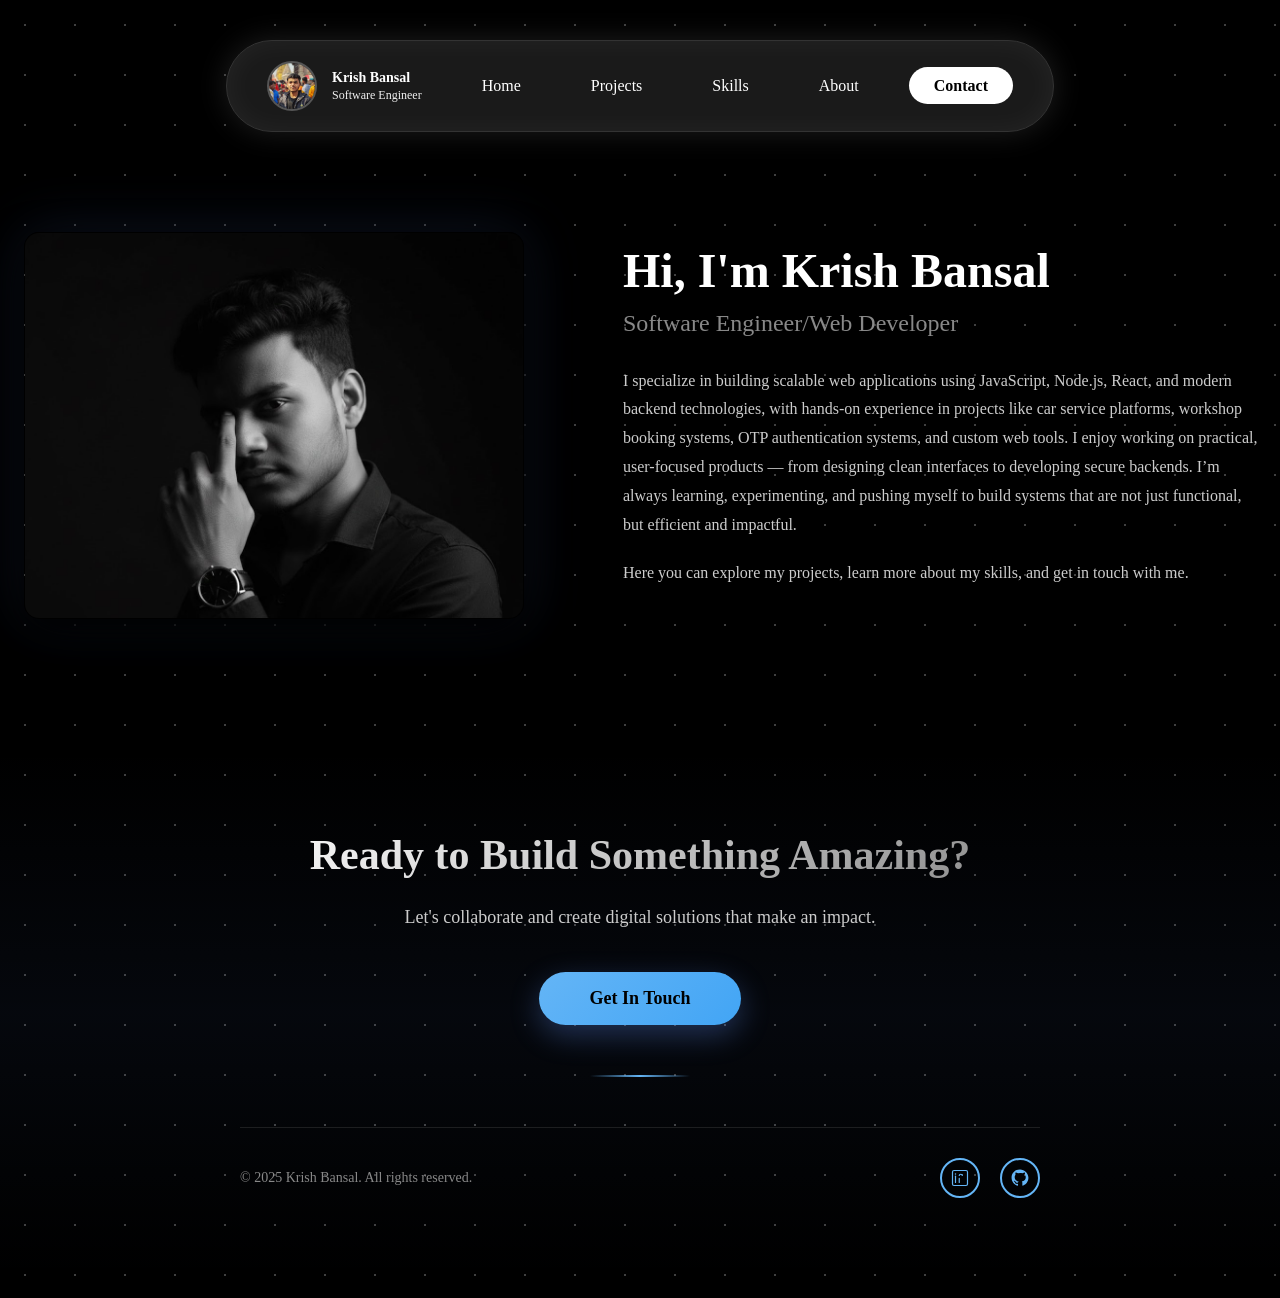
==== Index.html @ 5f6f62ce "finalcode" ====
<!DOCTYPE html>
<html lang="en">
<head>
    <meta charset="UTF-8">
    <meta name="viewport" content="width=device-width, initial-scale=1.0">
    <title>Home Page</title>
    <link rel="stylesheet" href="style.css">
</head>
<body>
    <nav class="navbar">
        <div class="profile-section">
            <img src="assest/IMG_20250817_150931.jpg" alt="Profile Picture" class="profile-avatar">
            <div class="profile-info">
                <h3 class="profile-name">Krish Bansal</h3>
                <p class="profile-title">Software Engineer</p>
            </div>
        </div>
        <button class="nav-toggle" aria-controls="primary-navigation" aria-expanded="false" aria-label="Toggle navigation">
            <span class="hamburger" aria-hidden="true"></span>
        </button>
        <ul class="nav-menu" id="primary-navigation">
            <li><a href="#home" class="nav-link">Home</a></li>
            <li><a href="project.html" class="nav-link">Projects</a></li>
            <li><a href="skill.html" class="nav-link">Skills</a></li>
            <li><a href="about.html" class="nav-link">About</a></li>
            <li><a href="contact.html" class="nav-link contact-btn">Contact</a></li>
        </ul>
    </nav>
    <section class="hero" id="home">
        <div class="hero-left">
            <img src="assest/homepicture.png" alt="Home Picture" class="hero-image">
        </div>
        <div class="hero-right">
            <h1 class="hero-title">Hi, I'm Krish Bansal</h1>
            <p class="hero-subtitle">Software Engineer/Web Developer</p>
            <p class="hero-text">
                I specialize in building scalable web applications using JavaScript, Node.js, React, and modern backend technologies, with hands-on experience in projects like car service platforms, workshop booking systems, OTP authentication systems, and custom web tools.
                I enjoy working on practical, user-focused products — from designing clean interfaces to developing secure backends. I’m always learning, experimenting, and pushing myself to build systems that are not just functional, but efficient and impactful.
            <p class="hero-text">
                Here you can explore my projects, learn more about my skills, and get in touch with me.
            </p>
        </div>
    </section>
    <section class="footer-section">
        <div class="footer-content">
            <h2 class="footer-title">Ready to Build Something Amazing?</h2>
            <p class="footer-text">Let's collaborate and create digital solutions that make an impact.</p>
            <a href="https://wa.me/918869065502" target="_blank" class="cta-button">Get In Touch</a>
        </div>
        <div class="footer-divider"></div>
        <div class="footer-bottom">
            <p class="footer-credit">&copy; 2025 Krish Bansal. All rights reserved.</p>
            <div class="social-links">
                <a class="social-icon" href="https://www.linkedin.com/in/krish-bansal-404711309/" target="_blank" rel="noopener noreferrer" aria-label="LinkedIn">
                    <svg width="18" height="18" viewBox="0 0 24 24" fill="none" aria-hidden="true" xmlns="http://www.w3.org/2000/svg">
                        <rect x="2" y="2" width="20" height="20" rx="2" stroke="currentColor" stroke-width="1.6" fill="none"></rect>
                        <path d="M6 9.5V18" stroke="currentColor" stroke-width="1.6" stroke-linecap="round"/>
                        <circle cx="6" cy="6.5" r="1" fill="currentColor" />
                        <path d="M11 12.5v5.5M11 8.5c0 0 0-1.5 2-1.5s2 1.5 2 1.5v-.9" stroke="currentColor" stroke-width="1.6" stroke-linecap="round" stroke-linejoin="round"/>
                    </svg>
                </a>
                <a class="social-icon" href="https://github.com/KrishBansalgit" target="_blank" rel="noopener noreferrer" aria-label="GitHub">
                    <svg width="18" height="18" viewBox="0 0 24 24" fill="currentColor" aria-hidden="true" xmlns="http://www.w3.org/2000/svg">
                        <path d="M12 .5C5.73.5.75 5.48.75 11.75c0 4.94 3.29 9.12 7.86 10.59.58.11.79-.25.79-.56 0-.28-.01-1.02-.02-2-3.2.69-3.88-1.54-3.88-1.54-.53-1.35-1.29-1.71-1.29-1.71-1.05-.72.08-.71.08-.71 1.16.08 1.77 1.2 1.77 1.2 1.03 1.76 2.7 1.25 3.36.96.1-.75.4-1.25.72-1.54-2.56-.29-5.26-1.28-5.26-5.69 0-1.26.45-2.29 1.19-3.1-.12-.29-.52-1.45.11-3.02 0 0 .97-.31 3.18 1.18a11.02 11.02 0 0 1 2.9-.39c.99 0 1.99.13 2.92.39 2.2-1.5 3.17-1.18 3.17-1.18.63 1.57.24 2.73.12 3.02.74.81 1.19 1.84 1.19 3.1 0 4.42-2.71 5.39-5.29 5.67.41.35.78 1.04.78 2.09 0 1.51-.01 2.73-.01 3.1 0 .31.21.68.8.56C19.96 20.87 23.25 16.69 23.25 11.75 23.25 5.48 18.27.5 12 .5z"/>
                    </svg>
                </a>
            </div>
        </div>
    </section>
    <script src="script.js"></script>
</body>
</html>
---- style.css ----
* {
    margin: 0;
    padding: 0;
    box-sizing: border-box;
}


/* Mobile-first small navigation + hamburger (overrides for small screens) */
.nav-toggle {
    display: none;
    background: transparent;
    border: 0;
    color: inherit;
    cursor: pointer;
    width: 44px;
    height: 44px;
    align-items: center;
    justify-content: center;
}
.nav-toggle .hamburger {
    width: 22px;
    height: 2px;
    background: #ffffff;
    display: block;
    position: relative;
    border-radius: 2px;
}
.nav-toggle .hamburger::before,
.nav-toggle .hamburger::after {
    content: '';
    position: absolute;
    left: 0;
    width: 22px;
    height: 2px;
    background: #ffffff;
    border-radius: 2px;
    transition: transform 0.22s ease, opacity 0.22s ease, top 0.22s ease;
}
.nav-toggle .hamburger::before { top: -6px; }
.nav-toggle .hamburger::after  { top: 6px; }

/* Small screens: hide menu by default and show toggle */
@media (max-width: 768px) {
    .nav-toggle { display: flex; }
    .nav-menu { display: none; flex-direction: column; gap: 12px; width: 100%; }
    .nav-menu .nav-link { padding: 10px 12px; }
    body.nav-open .nav-menu { display: flex; }

    /* hamburger active state */
    body.nav-open .nav-toggle .hamburger { transform: rotate(45deg); }
    body.nav-open .nav-toggle .hamburger::before { top: 0; transform: rotate(90deg); }
    body.nav-open .nav-toggle .hamburger::after  { opacity: 0; transform: translateX(-8px); }
}

/* Animations */
@keyframes slideDownFade {
    from {
        opacity: 0;
        transform: translateY(-20px);
    }
    to {
        opacity: 1;
        transform: translateY(0);
    }
}

@keyframes glowPulse {
    0% {
        text-shadow: 0 0 10px rgba(100, 150, 255, 0.5), 0 0 20px rgba(100, 150, 255, 0.3);
        transform: scale(1);
    }
    50% {
        text-shadow: 0 0 20px rgba(100, 150, 255, 0.8), 0 0 40px rgba(100, 150, 255, 0.5);
    }
    100% {
        text-shadow: 0 0 10px rgba(100, 150, 255, 0.5), 0 0 20px rgba(100, 150, 255, 0.3);
        transform: scale(1);
    }
}

@keyframes slideInLeft {
    from {
        opacity: 0;
        transform: translateX(-30px);
    }
    to {
        opacity: 1;
        transform: translateX(0);
    }
}

@keyframes fadeInUp {
    from {
        opacity: 0;
        transform: translateY(30px);
    }
    to {
        opacity: 1;
        transform: translateY(0);
    }
}

@keyframes float {
    0%, 100% {
        transform: translateY(0px);
    }
    50% {
        transform: translateY(-10px);
    }
}

@keyframes gradientShift {
    0% {
        background-position: 0% 50%;
    }
    50% {
        background-position: 100% 50%;
    }
    100% {
        background-position: 0% 50%;
    }
}

@keyframes headlineSlideIn {
    from {
        opacity: 0;
        transform: translateX(-50px);
    }
    to {
        opacity: 1;
        transform: translateX(0);
    }
}

@keyframes textShine {
    0% {
        background-position: -1000px 0;
    }
    100% {
        background-position: 1000px 0;
    }
}

body {
    background-color: #000000;
    background-image: 
        radial-gradient(circle, #404040 1px, transparent 1px);
    background-size: 50px 50px;
    background-position: 0 0, 25px 25px;
    min-height: 100vh;
    width: 100%;
    display: flex;
    flex-direction: column;
    align-items: center;
    padding: 20px 15px;
}

@media (min-width: 769px) {
    body {
        padding-top: 40px;
        padding-left: 0;
        padding-right: 0;
    }
}

.navbar {
    background-color: #1a1a1a;
    padding: 20px 40px;
    border-radius: 50px;
    box-shadow: 0 0 30px rgba(100, 100, 100, 0.3), inset 0 0 30px rgba(255, 255, 255, 0.05);
    border: 1px solid #333333;
    display: flex;
    justify-content: space-between;
    align-items: center;
    gap: 40px;
    width: fit-content;
    margin: 0 auto;
    animation: slideDownFade 0.8s ease-out;
}

.profile-section {
    display: flex;
    align-items: center;
    gap: 15px;
}

.profile-avatar {
    width: 50px;
    height: 50px;
    border-radius: 50%;
    border: 2px solid #555555;
    object-fit: cover;
    object-position: center;
}

.profile-info {
    display: flex;
    flex-direction: column;
    gap: 2px;
}

.profile-name {
    color: #ffffff;
    font-size: 14px;
    font-weight: 600;
    margin: 0;
}

.profile-title {
    color: #f1f1f1;
    font-size: 12px;
    margin: 0;
}

.nav-menu {
    list-style: none;
    display: flex;
    gap: 30px;
    align-items: center;
}

.nav-link {
    text-decoration: none;
    color: #ffffff;
    font-size: 16px;
    font-weight: 500;
    transition: all 0.3s ease;
    padding: 10px 20px;
}

.nav-link:hover {
    color: #cccccc;
}

.contact-btn {
    background-color: #ffffff;
    color: #000000;
    border-radius: 25px;
    padding: 10px 25px;
    font-weight: 600;
    transition: all 0.3s ease;
}

.contact-btn:hover {
    background-color: #f0f0f0;
    transform: scale(1.05);
}

/* Hero Section */
.hero {
    width: 100%;
    max-width: 1400px;
    margin: 50px auto 0;
    padding: 40px 20px;
    display: flex;
    gap: 50px;
    align-items: center;
    justify-content: center;
}

.hero-left {
    flex: 0 0 45%;
    display: flex;
    justify-content: center;
    align-items: center;
}

.hero-image {
    width: 100%;
    max-width: 500px;
    height: auto;
    border-radius: 15px;
    object-fit: cover;
    box-shadow: 0 15px 40px rgb(0, 0, 0), 0 0 60px rgba(100, 150, 255, 0.15);
    border: 1px solid rgba(0, 0, 0, 0.1);
    transition: transform 0.3s ease;
}

.hero-image:hover {
    transform: scale(1.02);
}

.hero-right {
    flex: 0 0 55%;
    padding: 20px;
}

.hero-title {
    font-size: 48px;
    font-weight: 700;
    color: #ffffff;
    margin-bottom: 10px;
    line-height: 1.2;
    animation: slideInLeft 0.9s ease-out, textShine 4s ease-in-out infinite;
}

.hero-subtitle {
    font-size: 24px;
    color: #888888;
    margin-bottom: 30px;
    font-weight: 500;
}

.hero-text {
    font-size: 16px;
    color: #cccccc;
    line-height: 1.8;
    margin-bottom: 20px;
    font-weight: 400;
}

/* Headline Section */
.headline-section {
    width: 100%;
    padding: 40px 30px;
    margin-top: 0;
    min-height: calc(100vh - 120px);
    display: flex;
    flex-direction: column;
    align-items: center;
    justify-content: flex-start;
    padding-top: 60px;
}

/* Organic background: soft blobs + subtle grain for a human-designed feel */
.headline-section { position: relative; overflow: visible; }
.organic-bg {
    position: absolute;
    inset: 0;
    pointer-events: none;
}
.organic-bg::before {
    content: '';
    position: absolute;
    width: 720px;
    height: 520px;
    left: -80px;
    top: -60px;
    background: radial-gradient(closest-side at 30% 20%, rgba(122,240,196,0.14), transparent 30%), radial-gradient(closest-side at 70% 80%, rgba(79,154,255,0.12), transparent 35%);
    filter: blur(36px) saturate(120%);
    transform: rotate(-6deg);
    opacity: 0.95;
}
.organic-bg::after {
    content: '';
    position: absolute;
    inset: 0;
    background-image: linear-gradient(180deg, rgba(255,255,255,0.01), rgba(0,0,0,0.02));
    mix-blend-mode: overlay;
    opacity: 0.6;
    pointer-events: none;
}

/* Handwritten accent for personal text */
.spotlight-title, .projects-headline { font-family: 'Patrick Hand', system-ui, -apple-system, 'Segoe UI', Roboto, 'Helvetica Neue', Arial; }

/* Soft rounded corners and gentle spacing adjustments */
.project-card, .spotlight-card { border-radius: 20px; }

/* Decorative hand-underline for spotlight title */
.spotlight-title { position: relative; }
.spotlight-title::after {
    content: '';
    position: absolute;
    left: 50%;
    transform: translateX(-50%) rotate(-3deg);
    bottom: -8px;
    width: 56%;
    height: 6px;
    background: linear-gradient(90deg,#ffd36b,#7af0c4,#4f9aff);
    border-radius: 999px;
    opacity: 0.9;
    filter: blur(2px);
}

.projects-headline {
    font-size: 40px;
    font-weight: 800;
    color: #ffffff;
    margin: 0 0 18px 0;
    line-height: 1.1;
    text-align: center;
    width: 100%;
    animation: headlineSlideIn 0.8s cubic-bezier(.2,.9,.3,1);
}

/* Project card */
.project-card {
    margin-top: 18px;
    max-width: 980px;
    background: linear-gradient(135deg, rgba(255,255,255,0.02), rgba(255,255,255,0.01));
    border: 1px solid rgba(255,255,255,0.04);
    border-radius: 16px;
    padding: 22px;
    box-shadow: 0 10px 30px rgba(15,20,30,0.6), 0 2px 8px rgba(100,150,255,0.03) inset;
    backdrop-filter: blur(6px) saturate(120%);
    animation: fadeInUp 0.8s ease-out both;
    will-change: transform, opacity, box-shadow;
    transition: transform 0.28s cubic-bezier(.2,.9,.3,1), box-shadow 0.28s cubic-bezier(.2,.9,.3,1);
}

/* Make the project card stretch nicely on large screens and be centered full-screen */
.headline-section .project-card {
    width: 100%;
    max-width: 1200px;
    margin: 0 auto;
}

/* Add extra gap between consecutive project cards */
.project-card + .project-card {
    margin-top: 40px;
}

@media (max-width: 880px) {
    .project-card + .project-card {
        margin-top: 22px;
    }
}

/* Stagger entrance for multiple project cards */
.headline-section .project-card:nth-of-type(1) {
    animation-delay: 0.08s;
}
.headline-section .project-card:nth-of-type(2) {
    animation-delay: 0.32s;
}

/* Hover / focus lift + glow */
.project-card:hover,
.project-card:focus-within {
    transform: translateY(-8px) scale(1.01);
    box-shadow: 0 22px 60px rgba(50,110,255,0.12), 0 6px 18px rgba(0,0,0,0.6);
}

/* Subtle pulse for attention (non-hover) */
.project-card.pulse {
    animation: cardPulse 3.6s ease-in-out infinite 1s;
}

@keyframes cardPulse {
    0% { box-shadow: 0 10px 30px rgba(15,20,30,0.6), 0 2px 8px rgba(100,150,255,0.03) inset; }
    50% { box-shadow: 0 18px 46px rgba(50,110,255,0.06), 0 2px 8px rgba(100,150,255,0.03) inset; transform: translateY(-2px); }
    100% { box-shadow: 0 10px 30px rgba(15,20,30,0.6), 0 2px 8px rgba(100,150,255,0.03) inset; transform: translateY(0); }
}

/* Spotlight card styles (visually distinct) */
.spotlight-card {
    display: flex;
    gap: 18px;
    align-items: stretch;
    width: 100%;
    max-width: 1200px;
    margin: 48px auto 0;
    border-radius: 18px;
    overflow: hidden;
    background: linear-gradient(90deg, rgba(10,14,30,0.9), rgba(24,26,40,0.95));
    border: 1px solid rgba(120,170,255,0.06);
    box-shadow: 0 26px 70px rgba(10,18,40,0.7), inset 0 1px 0 rgba(255,255,255,0.02);
    transform-origin: center;
    animation: spotlightPop 0.6s cubic-bezier(.2,.9,.3,1) both;
}

.spotlight-accent {
    width: 8px;
    background: linear-gradient(180deg,#7af0c4,#4f9aff,#ffd36b);
}

.spotlight-content {
    padding: 22px 26px;
    color: #e9f2ff;
    flex: 1 1 auto;
}

.spotlight-title {
    font-size: 22px;
    margin: 0 0 8px 0;
    color: #fff;
    font-weight: 800;
}

.spotlight-text {
    color: #cfe7ff;
    font-size: 15px;
    line-height: 1.7;
}

@keyframes spotlightPop {
    0% { opacity: 0; transform: translateY(10px) scale(0.98); }
    60% { opacity: 1; transform: translateY(-4px) scale(1.01); }
    100% { opacity: 1; transform: translateY(0) scale(1); }
}

/* Add subtle hover highlight for spotlight */
.spotlight-card:hover {
    transform: translateY(-8px) scale(1.01);
    box-shadow: 0 36px 100px rgba(30,90,200,0.12), inset 0 1px 0 rgba(255,255,255,0.02);
}

@media (max-width: 880px) {
    .spotlight-card { flex-direction: column; margin-top: 28px; }
    .spotlight-accent { width: 100%; height: 8px; }
    .spotlight-content { padding: 16px; }
}

/* Footer styles */
.site-footer {
    position: relative;
    width: 100%;
    margin-top: 48px;
    background: linear-gradient(180deg, rgba(5,8,20,0.85), rgba(8,12,26,0.95));
    color: #dfefff;
    overflow: hidden;
}
.footer-wave { position: absolute; top: -1px; left: 0; right: 0; height: 120px; pointer-events: none; }
.footer-wave svg { width: 100%; height: 100%; display: block; }
.footer-inner {
    max-width: 1200px;
    margin: 0 auto;
    padding: 80px 22px 36px;
    display: flex;
    align-items: center;
    justify-content: space-between;
    gap: 20px;
}
.footer-cta-wrap { display: flex; gap: 18px; align-items: center; }
.footer-cta { font-size: 20px; font-weight: 700; margin: 0; color: #fff; }
.footer-cta-btn {
    display: inline-block;
    background: linear-gradient(135deg,#7af0c4,#4f9aff);
    color: #021124;
    padding: 12px 20px;
    border-radius: 999px;
    font-weight: 800;
    text-decoration: none;
    box-shadow: 0 10px 40px rgba(80,160,255,0.12);
    transition: transform 0.22s ease, box-shadow 0.22s ease;
}
.footer-cta-btn:hover { transform: translateY(-4px); box-shadow: 0 18px 44px rgba(80,160,255,0.18); }
.footer-meta { display: flex; gap: 18px; align-items: center; }
.footer-socials { display: flex; gap: 12px; }
.social-link { color: #dfefff; text-decoration: none; padding: 8px 12px; border-radius: 8px; background: rgba(255,255,255,0.02); transition: background 0.18s ease, transform 0.18s ease; }
.social-link:hover { background: rgba(255,255,255,0.05); transform: translateY(-3px); }
.footer-note { color: #9fb8ff; font-size: 13px; margin: 0; }

@media (max-width: 880px) {
    .footer-inner { flex-direction: column; padding: 48px 18px; text-align: center; }
    .footer-meta { flex-direction: column; gap: 8px; }
}

/* gentle floating animation for footer CTA */
.footer-cta-btn { animation: float 3.6s ease-in-out infinite; }

.card-header {
    display: flex;
    flex-direction: column;
    gap: 8px;
}

.headline-underline {
    width: 140px;
    height: 5px;
    border-radius: 999px;
    background: linear-gradient(90deg,#4f9aff,#7af0c4,#ffd36b);
    transform-origin: left center;
    transform: scaleX(0);
    opacity: 0;
    animation: underlineReveal 0.6s cubic-bezier(.2,.9,.3,1) 0.15s forwards;
}

.project-title {
    color: #ffffff;
    font-size: 20px;
    font-weight: 700;
}

.project-sub {
    color: #cfd9ff;
    font-size: 15px;
    max-width: 900px;
}

.card-body {
    display: grid;
    grid-template-columns: 1fr 320px;
    gap: 18px;
    margin-top: 16px;
    align-items: start;
}

.features-heading, .tech-heading {
    color: #ffffff;
    font-weight: 700;
    margin-bottom: 8px;
}

.project-features {
    list-style: none;
    color: #dbe9ff;
    line-height: 1.7;
}

.project-features li {
    position: relative;
    padding-left: 18px;
}

.project-features li:before {
    content: '';
    position: absolute;
    left: 0;
    top: 8px;
    width: 8px;
    height: 8px;
    border-radius: 50%;
    background: linear-gradient(180deg,#7af0c4,#4f9aff);
    box-shadow: 0 4px 10px rgba(80,160,255,0.12);
}

.project-tech {
    color: #b9d6ff;
}

/* Tech logo badges */
.tech-logos {
    display: flex;
    gap: 14px;
    flex-wrap: wrap;
    align-items: center;
}
.tech-item {
    display: flex;
    flex-direction: column;
    align-items: center;
    gap: 6px;
    width: 72px;
}
.tech-icon {
    width: 64px;
    height: 64px;
    border-radius: 12px;
    display: inline-flex;
    align-items: center;
    justify-content: center;
    font-weight: 800;
    font-size: 14px;
    color: #ffffff;
    box-shadow: 0 8px 20px rgba(15,20,40,0.6);
    transition: transform 0.28s cubic-bezier(.2,.9,.3,1), box-shadow 0.28s;
}
.tech-item:hover .tech-icon {
    transform: translateY(-6px) scale(1.05);
    box-shadow: 0 18px 40px rgba(80,160,255,0.12);
}
.tech-label {
    font-size: 12px;
    color: #d7e7ff;
}
.tech-icon.html { background: linear-gradient(180deg,#e34f26,#f06529); }
.tech-icon.css  { background: linear-gradient(180deg,#264de4,#2965f1); }
.tech-icon.js   { background: linear-gradient(180deg,#f7df1e,#f0d000); color:#111; }
.tech-icon.node { background: linear-gradient(180deg,#3bb273,#2b8a4b); }
.tech-icon.supabase { background: linear-gradient(180deg,#00c48c,#0aa76d); }

/* Ensure responsiveness */
@media (max-width: 880px) {
    .headline-section { padding: 30px 18px; min-height: auto; }
    .project-card { padding: 18px; }
    .tech-item { width: 64px; }
    .tech-icon { width: 56px; height: 56px; font-size: 13px; }
}

@media (max-width: 480px) {
    .projects-headline { font-size: 28px; }
    .headline-section { padding: 22px 12px; }
    .tech-item { width: 56px; }
    .tech-icon { width: 48px; height: 48px; font-size: 12px; }
}

/* Card footer and repo button */
.card-footer {
    margin-top: 18px;
    display: flex;
    justify-content: flex-end;
}
.repo-button {
    display: inline-flex;
    align-items: center;
    gap: 10px;
    padding: 10px 16px;
    background: linear-gradient(135deg,#ffffff 0%, #dfefff 100%);
    color: #071129;
    border-radius: 12px;
    text-decoration: none;
    font-weight: 700;
    box-shadow: 0 8px 24px rgba(15,20,40,0.6);
    transition: transform 0.24s ease, box-shadow 0.24s ease;
}
.repo-button::before { content: '🔗'; }
.repo-button:hover {
    transform: translateY(-4px);
    box-shadow: 0 18px 44px rgba(15,20,40,0.6);
}

@media (max-width: 880px) {
    .card-footer { justify-content: center; }
}

@keyframes underlineReveal {
    to { transform: scaleX(1); opacity: 1; }
}

/* small responsive adjustments */
@media (max-width: 880px) {
    .card-body {
        grid-template-columns: 1fr;
    }
}


/* Footer Section */
.footer-section {
    width: 100%;
    margin-top: 80px;
    padding: 80px 40px;
    background: linear-gradient(180deg, transparent 0%, rgba(100, 150, 255, 0.05) 50%, transparent 100%);
    animation: fadeInUp 1s ease-out;
}

.footer-content {
    max-width: 800px;
    margin: 0 auto;
    text-align: center;
    animation: fadeInUp 1.2s ease-out;
}

.footer-title {
    font-size: 42px;
    font-weight: 700;
    color: #ffffff;
    margin-bottom: 20px;
    line-height: 1.3;
    background: linear-gradient(135deg, #ffffff 0%, #888888 100%);
    -webkit-background-clip: text;
    -webkit-text-fill-color: transparent;
    background-clip: text;
}

.footer-text {
    font-size: 18px;
    color: #cccccc;
    margin-bottom: 40px;
    line-height: 1.6;
}

.cta-button {
    display: inline-block;
    padding: 16px 50px;
    font-size: 18px;
    font-weight: 600;
    color: #000000;
    background: linear-gradient(135deg, #64B5F6 0%, #42A5F5 100%);
    border: none;
    border-radius: 50px;
    cursor: pointer;
    transition: all 0.3s ease;
    box-shadow: 0 10px 30px rgba(100, 150, 255, 0.3);
    animation: float 3s ease-in-out infinite;
    text-decoration: none;
}

.cta-button:hover {
    transform: translateY(-3px);
    box-shadow: 0 15px 40px rgba(100, 150, 255, 0.5);
    background: linear-gradient(135deg, #42A5F5 0%, #2196F3 100%);
}

.cta-button:active {
    transform: translateY(-1px);
}

.footer-divider {
    width: 100px;
    height: 2px;
    background: linear-gradient(90deg, transparent, #64B5F6, transparent);
    margin: 50px auto;
    animation: gradientShift 3s ease-in-out infinite;
}

.footer-bottom {
    max-width: 800px;
    margin: 0 auto;
    display: flex;
    justify-content: space-between;
    align-items: center;
    padding-top: 30px;
    border-top: 1px solid rgba(255, 255, 255, 0.1);
    animation: fadeInUp 1.4s ease-out;
}

.footer-credit {
    font-size: 14px;
    color: #888888;
}

.social-links {
    display: flex;
    gap: 20px;
}

.social-icon {
    display: inline-flex;
    align-items: center;
    justify-content: center;
    width: 40px;
    height: 40px;
    border: 2px solid #64B5F6;
    border-radius: 50%;
    color: #64B5F6;
    text-decoration: none;
    font-size: 13px;
    font-weight: 600;
    transition: all 0.3s ease;
    cursor: pointer;
}

.social-icon:hover {
    background-color: #64B5F6;
    color: #000000;
    transform: translateY(-5px);
    box-shadow: 0 10px 20px rgba(100, 150, 255, 0.3);
}

/* Responsive Design */
@media (max-width: 1024px) {
    .navbar {
        padding: 15px 30px;
        gap: 30px;
    }

    .nav-menu {
        gap: 20px;
    }

    .nav-link {
        font-size: 14px;
        padding: 8px 16px;
    }

    .profile-name {
        font-size: 12px;
    }

    .profile-title {
        font-size: 11px;
    }
}

@media (max-width: 768px) {
    body {
        padding: 20px 15px;
    }

    .navbar {
        flex-direction: column;
        padding: 15px 20px;
        gap: 15px;
        width: 100%;
        max-width: 100%;
        margin: 0;
        border-radius: 20px;
    }

    .hero {
        flex-direction: column;
        margin-top: 30px;
        margin-left: 0;
        padding: 20px;
        gap: 30px;
        width: 100%;
        max-width: 100%;
    }

    .hero-left {
        flex: 0 0 100%;
        display: flex;
        justify-content: center;
    }

    .hero-image {
        width: 100%;
        max-width: 350px;
        border-radius: 12px;
    }

    .hero-right {
        flex: 0 0 100%;
        padding: 0 10px;
    }

    .hero-title {
        font-size: 32px;
        margin-bottom: 8px;
    }

    .hero-subtitle {
        font-size: 18px;
        margin-bottom: 20px;
    }

    .hero-text {
        font-size: 14px;
    }

    .profile-section {
        width: 100%;
        justify-content: center;
    }

    .nav-menu {
        width: 100%;
        flex-wrap: wrap;
        justify-content: center;
        gap: 12px;
    }

    .nav-link {
        font-size: 13px;
        padding: 8px 14px;
    }

    .profile-avatar {
        width: 40px;
        height: 40px;
    }

    .profile-name {
        font-size: 11px;
    }

    .profile-title {
        font-size: 10px;
    }

    .contact-btn {
        padding: 8px 20px;
        border-radius: 20px;
    }

    .headline-section {
        padding: 50px 20px;
        margin-top: 20px;
    }

    .projects-headline {
        font-size: 36px;
    }
}

@media (max-width: 480px) {
    body {
        padding: 15px 10px;
    }

    .navbar {
        padding: 12px 15px;
        gap: 10px;
        width: 100%;
        max-width: 100%;
        border-radius: 15px;
    }

    .hero {
        flex-direction: column;
        margin-top: 25px;
        margin-left: 0;
        padding: 20px 15px;
        gap: 25px;
        align-items: center;
    }

    .hero-left {
        flex: 0 0 100%;
    }

    .hero-image {
        max-width: 280px;
        border-radius: 10px;
    }

    .hero-right {
        flex: 0 0 100%;
        padding: 10px;
    }

    .hero-title {
        font-size: 24px;
        margin-bottom: 6px;
    }

    .hero-subtitle {
        font-size: 16px;
        margin-bottom: 15px;
    }

    .hero-text {
        font-size: 13px;
    }

    .footer-section {
        padding: 40px 15px;
        margin-top: 40px;
        width: 100%;
    }

    .footer-title {
        font-size: 24px;
        margin-bottom: 12px;
    }

    .footer-text {
        font-size: 13px;
        margin-bottom: 25px;
    }

    .cta-button {
        padding: 12px 35px;
        font-size: 14px;
    }

    .footer-bottom {
        flex-direction: column;
        gap: 12px;
        padding-top: 20px;
    }

    .footer-credit {
        font-size: 11px;
    }

    .social-links {
        gap: 12px;
    }

    .social-icon {
        width: 35px;
        height: 35px;
        font-size: 11px;
    }

    .headline-section {
        padding: 40px 15px;
        margin-top: 10px;
    }

    .projects-headline {
        font-size: 5px;
    }
}

/* Ensure mobile nav rules applied last to override earlier desktop rules */
@media (max-width: 768px) {
    .nav-toggle { display: flex; }
    .nav-menu { display: none !important; flex-direction: column; gap: 12px; width: 100%; }
    .nav-menu .nav-link { padding: 10px 12px; }
    body.nav-open .nav-menu { display: flex !important; }
    .navbar { width: 100%; }
    /* place hamburger on the right inside the navbar */
    .navbar { position: relative; }
    .nav-toggle {
        position: absolute;
        right: 14px;
        top: 50%;
        transform: translateY(-50%);
        z-index: 60;
    }
    /* when menu opens, ensure menu flows below the navbar */
    body.nav-open .nav-menu {
        position: static;
        display: flex !important;
    }
}

/* Contact page */
.contact-hero {
    position: relative;
    width: 100%;
    max-width: 100%;
    margin: 40px 0 0;
    padding: 64px 0;
    text-align: center;
    background: linear-gradient(135deg, rgba(255,255,255,0.02), rgba(255,255,255,0.01));
    border: 1px solid rgba(255,255,255,0.05);
    border-radius: 0;
    box-shadow: 0 18px 48px rgba(15,20,30,0.6), 0 2px 8px rgba(100,150,255,0.03) inset;
    backdrop-filter: blur(6px) saturate(120%);
    animation: fadeInUp 0.9s ease-out both;
    overflow: hidden;
}
.contact-hero-bg {
    position: absolute;
    inset: 0;
    pointer-events: none;
}
.contact-hero-bg::before {
    content: '';
    position: absolute;
    width: 720px;
    height: 520px;
    left: -100px;
    top: -80px;
    background:
        radial-gradient(closest-side at 30% 20%, rgba(122,240,196,0.14), transparent 30%),
        radial-gradient(closest-side at 70% 80%, rgba(79,154,255,0.12), transparent 35%);
    filter: blur(36px) saturate(120%);
    transform: rotate(-6deg);
    opacity: 0.95;
    animation: gradientShift 10s ease-in-out infinite;
}
.contact-title {
    font-size: 44px;
    font-weight: 800;
    line-height: 1.2;
    margin: 0 0 12px 0;
    background: linear-gradient(135deg, #ffffff 0%, #cfd9ff 50%, #9fb8ff 100%);
    -webkit-background-clip: text;
    -webkit-text-fill-color: transparent;
    background-clip: text;
    animation: headlineSlideIn 0.8s cubic-bezier(.2,.9,.3,1);
}
.contact-subtitle {
    font-size: 18px;
    color: #cfe7ff;
    line-height: 1.7;
    max-width: 780px;
    margin: 0 auto;
    animation: fadeInUp 1s ease-out both;
}
@media (max-width: 880px) {
    .contact-hero { padding: 42px 18px; margin-top: 24px; }
    .contact-title { font-size: 32px; }
    .contact-subtitle { font-size: 15px; }
}
@media (max-width: 480px) {
    .contact-hero { padding: 32px 14px; margin-top: 18px; border-radius: 16px; }
    .contact-title { font-size: 26px; }
    .contact-subtitle { font-size: 14px; }
}

.contact-section {
    width: 100%;
    max-width: 100%;
    margin: 18px 0 0;
    padding: 0 0 10px;
}
.contact-grid {
    display: grid;
    grid-template-columns: 2fr 1fr;
    gap: 28px;
    align-items: start;
}
.contact-card, .contact-info {
    background: linear-gradient(135deg, rgba(255,255,255,0.02), rgba(255,255,255,0.01));
    border: 1px solid rgba(255,255,255,0.05);
    border-radius: 0;
    padding: 22px;
    box-shadow: 0 10px 30px rgba(15,20,30,0.6), 0 2px 8px rgba(100,150,255,0.03) inset;
    backdrop-filter: blur(6px) saturate(120%);
    animation: fadeInUp 0.8s ease-out both;
}
.contact-info { border-left: 1px solid rgba(255,255,255,0.08); }
.contact-form {
    display: grid;
    gap: 14px;
}
.form-field {
    display: grid;
    gap: 8px;
}
.form-field label {
    color: #ffffff;
    font-weight: 600;
    font-size: 14px;
}
.form-field input,
.form-field select,
.form-field textarea {
    width: 100%;
    padding: 12px 14px;
    border-radius: 12px;
    border: 1px solid rgba(255,255,255,0.06);
    background: rgba(255,255,255,0.02);
    color: #e9f2ff;
    outline: none;
    transition: border-color .2s ease, box-shadow .2s ease;
}
.form-field select {
    appearance: none;
    -webkit-appearance: none;
    -moz-appearance: none;
    background-color: rgba(15,23,42,0.9);
    background-image: linear-gradient(135deg, rgba(255,255,255,0.04), transparent);
    cursor: pointer;
}
.form-field select option {
    background-color: #020617;
    color: #e9f2ff;
}
.form-field textarea { resize: vertical; }
.form-field input::placeholder,
.form-field textarea::placeholder {
    color: #9fb8ff;
}
.form-field input:focus,
.form-field select:focus,
.form-field textarea:focus {
    border-color: rgba(120,170,255,0.3);
    box-shadow: 0 0 0 3px rgba(120,170,255,0.12);
}
.contact-submit {
    display: inline-block;
    padding: 12px 22px;
    background: linear-gradient(135deg,#7af0c4,#4f9aff);
    color: #021124;
    border: none;
    border-radius: 999px;
    font-weight: 800;
    cursor: pointer;
    transition: transform .18s ease, box-shadow .18s ease;
    box-shadow: 0 10px 40px rgba(80,160,255,0.12);
}
.contact-submit:hover {
    transform: translateY(-3px);
    box-shadow: 0 18px 44px rgba(80,160,255,0.18);
}
.form-cta-row {
    margin-top: 14px;
    display: flex;
    justify-content: center;
}
.resume-button {
    display: inline-block;
    padding: 12px 22px;
    background: linear-gradient(135deg,#ffffff,#dfefff);
    color: #071129;
    border-radius: 999px;
    font-weight: 800;
    text-decoration: none;
    box-shadow: 0 10px 40px rgba(15,20,40,0.6);
    transition: transform .18s ease, box-shadow .18s ease;
}
.resume-button:hover {
    transform: translateY(-3px);
    box-shadow: 0 18px 44px rgba(15,20,40,0.6);
}
.contact-quick {
    margin-top: 18px;
}
.contact-quick-list {
    margin: 0;
    padding: 0;
    list-style: none;
    display: grid;
    grid-template-columns: repeat(3, 1fr);
    gap: 10px;
    color: #cfe7ff;
}
@media (max-width: 880px) {
    .contact-quick-list { grid-template-columns: 1fr; }
}
.contact-info-title {
    margin: 0 0 10px 0;
    font-size: 18px;
    color: #ffffff;
    font-weight: 800;
}
.contact-info-list {
    list-style: none;
    padding: 0;
    margin: 0;
    color: #cfe7ff;
    line-height: 1.8;
}
@media (max-width: 880px) {
    .contact-grid { grid-template-columns: 1fr; }
    .contact-section { padding-left: 0; padding-right: 0; margin-top: 14px; }
    .contact-info { border-left: none; border-top: 1px solid rgba(255,255,255,0.08); }
}
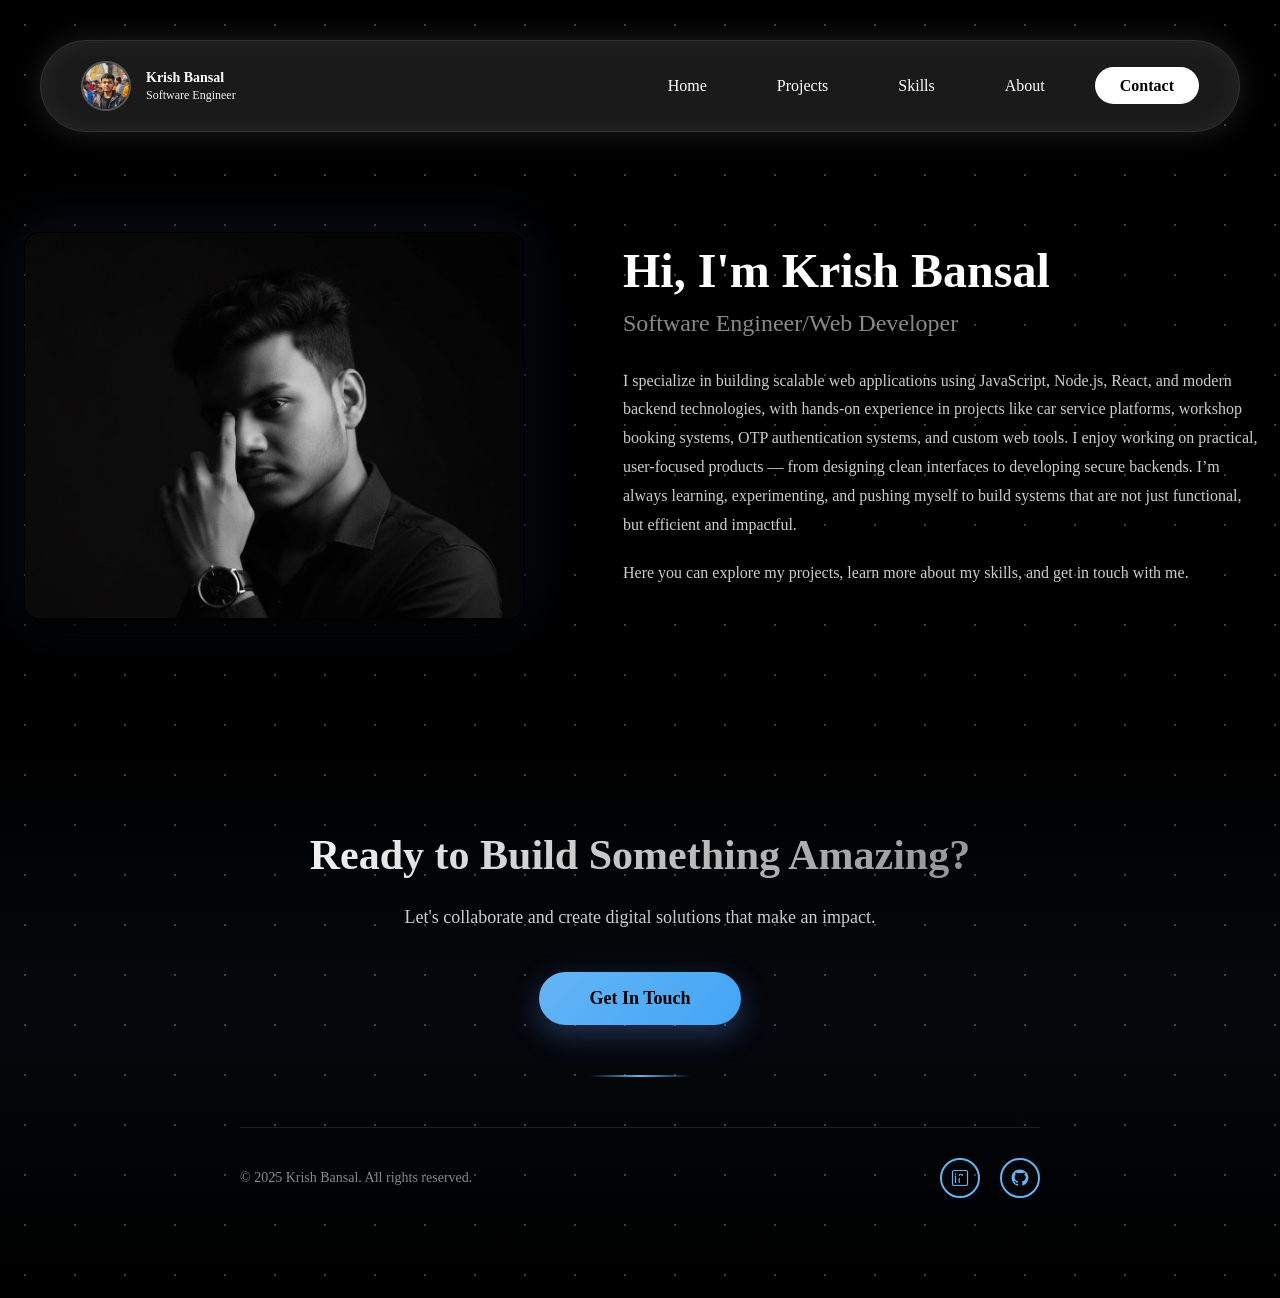
==== commit f31c473b: "install_fix" ====
--- a/Index.html
+++ b/Index.html
@@ -3,7 +3,9 @@
 <head>
     <meta charset="UTF-8">
     <meta name="viewport" content="width=device-width, initial-scale=1.0">
-    <title>Home Page</title>
+    <title>Krish Bansal|Full Stack Web Developer|Portfolio</title>
+    <meta name="theme-color" content="#000000">
+    <link rel="manifest" href="manifest.webmanifest">
     <link rel="stylesheet" href="style.css">
 </head>
 <body>
@@ -26,6 +28,15 @@
             <li><a href="contact.html" class="nav-link contact-btn">Contact</a></li>
         </ul>
     </nav>
+    <div class="pwa-install-banner" id="pwaInstallBanner" hidden>
+        <div class="pwa-install-content">
+            <span class="pwa-text">Install this portfolio app for quick access.</span>
+            <div class="pwa-actions">
+                <button id="pwaInstallBtn" class="pwa-btn-primary">Install</button>
+                <button id="pwaDismissBtn" class="pwa-btn-secondary" aria-label="Dismiss install banner">&times;</button>
+            </div>
+        </div>
+    </div>
     <section class="hero" id="home">
         <div class="hero-left">
             <img src="assest/homepicture.png" alt="Home Picture" class="hero-image">
--- a/style.css
+++ b/style.css
@@ -2,6 +2,11 @@
     margin: 0;
     padding: 0;
     box-sizing: border-box;
+}
+
+html, body {
+    max-width: 100%;
+    overflow-x: hidden;
 }
 
 
@@ -155,6 +160,58 @@
     padding: 20px 15px;
 }
 
+.pwa-install-banner {
+    position: sticky;
+    top: 0;
+    z-index: 1000;
+    width: 100%;
+    background: rgba(15, 23, 42, 0.96);
+    border-bottom: 1px solid rgba(148, 163, 184, 0.4);
+    backdrop-filter: blur(12px);
+}
+
+.pwa-install-content {
+    max-width: 1200px;
+    margin: 0 auto;
+    padding: 10px 16px;
+    display: flex;
+    align-items: center;
+    justify-content: space-between;
+    gap: 12px;
+    color: #e5e7eb;
+    font-size: 14px;
+}
+
+.pwa-actions {
+    display: flex;
+    align-items: center;
+    gap: 8px;
+}
+
+.pwa-btn-primary,
+.pwa-btn-secondary {
+    border-radius: 999px;
+    border: none;
+    cursor: pointer;
+    font-size: 13px;
+    padding: 6px 14px;
+}
+
+.pwa-btn-primary {
+    background: linear-gradient(135deg, #7af0c4, #4f9aff);
+    color: #021124;
+    font-weight: 700;
+}
+
+.pwa-btn-secondary {
+    background: transparent;
+    color: #9ca3af;
+}
+
+.pwa-btn-secondary:hover {
+    color: #e5e7eb;
+}
+
 @media (min-width: 769px) {
     body {
         padding-top: 40px;
@@ -173,7 +230,8 @@
     justify-content: space-between;
     align-items: center;
     gap: 40px;
-    width: fit-content;
+    width: 100%;
+    max-width: 1200px;
     margin: 0 auto;
     animation: slideDownFade 0.8s ease-out;
 }
